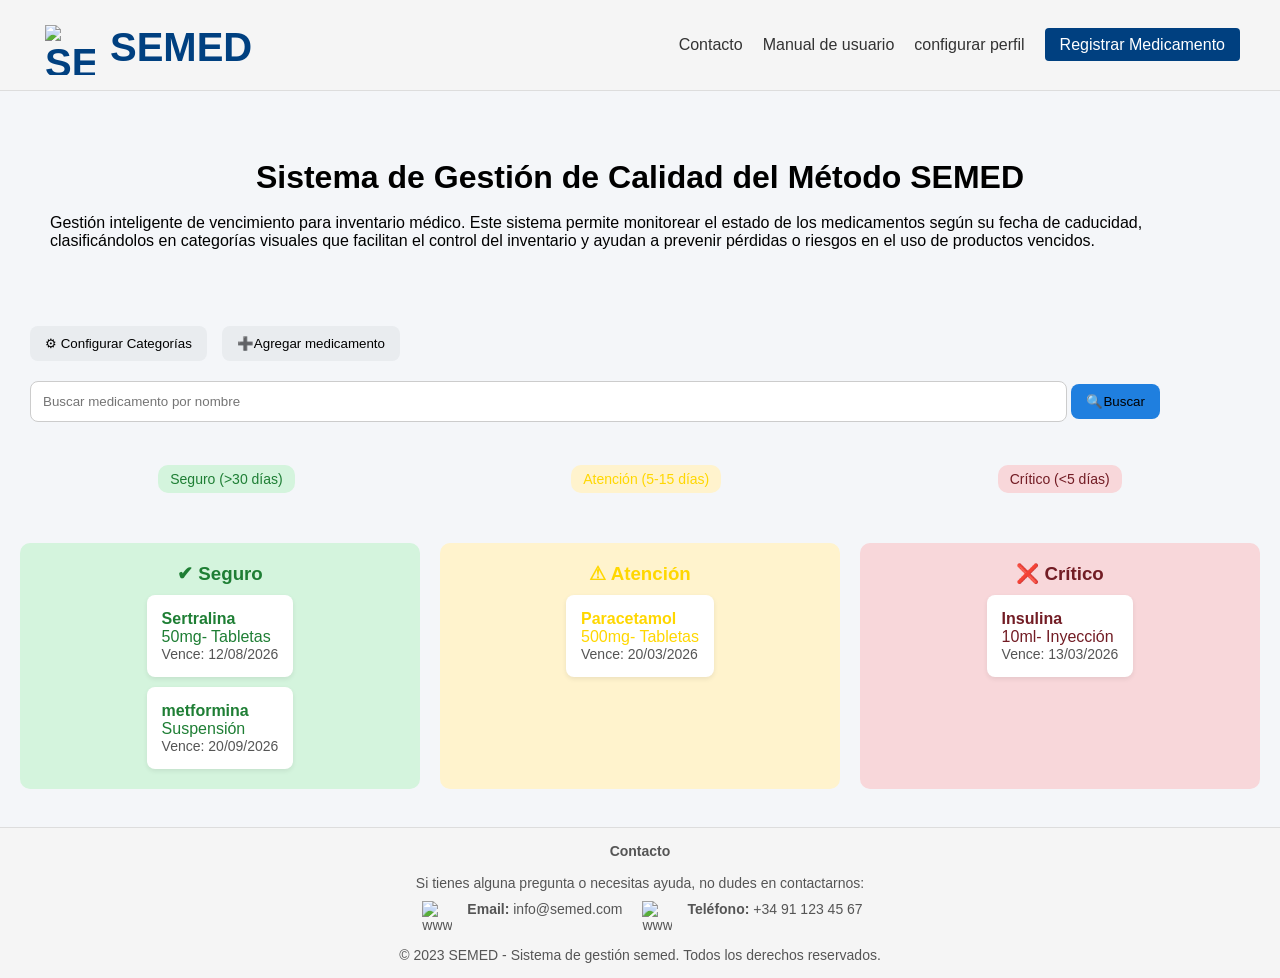
==== templates/dashboard.html @ 480b2330 "Dashboard y actualizaciones" ====
<!DOCTYPE html>
<html lang="es">
  <head>
    <meta charset="UTF-8" />

    <meta name="viewport" content="width=device-width, initial-scale=1.0" />

    <title> SEMED</title>
    <link rel="icon" href="../static/imagenes/contacto/SEMED.png" title="SEMED - Iniciar sesión">

    <link rel="stylesheet" href="../static/dashboard.css" />
  </head>

<body>
 <!-- Barra de navegación -->

    <header>
      
      <div class="logo"> <img src="../static/imagenes/contacto/SEMED.png" alt="SEMED"> SEMED</div>

      <nav>
        <ul>
            <li><a href="#footerbottom">Contacto</a></li>
          <li><a href="https://drive.google.com/file/d/1BuoO2uCHqvHFjIcxs9y2GdlD10MZw9Ed/view?usp=sharing" target="_blank">Manual de usuario</a></li>

          <li><a href="#configurarperfil">configurar perfil</a></li>
          
          <li><a herf="#registrarmed" class="btn-register" >Registrar Medicamento</a></li>

        </ul>
      </nav>
    </header>
    <!-- Contenedor-->
<main class="dashboard">
    <div class="top">
        <div class="semedtext">
   <br>
   <h1>Sistema de Gestión de Calidad del Método SEMED</h1>
   <br>
   <p> Gestión inteligente de vencimiento para inventario médico. Este sistema permite monitorear el estado de los medicamentos según su fecha de caducidad, clasificándolos en categorías visuales que facilitan el control del inventario y ayudan a prevenir pérdidas o riesgos en el uso de productos vencidos.
 </p>
   <br> 
        </div>
</div>
<br>

<div class="acciones">
<button class="btn"> ⚙ Configurar Categorías </button>
<button class="btn pricipal">➕Agregar medicamento</button>
</div>

<div class="busqueda">
<input type="text" placeholder="Buscar medicamento por nombre">
<button class="buscar">🔍Buscar</button>
</div>
<br>

<div class="legend">
    <span class="pill verde"> Seguro (&gt;30 días)</span>
    <span class="pill amarillo"> Atención (5-15 días)</span>
    <span class="pill rojo"> Crítico (&lt;5 días)</span>
</div>


</main>

<section id="bottom">
<div class="kanban">
    <div class="colseguro">
        <h3> ✔ Seguro </h3>
        <div class="card">
            <h4>Sertralina</h4>
            <p>50mg- Tabletas</p>
            <p class="fecha">Vence: 12/08/2026</p>
        </div>
        <div class="card">
            <h4>metformina</h4>
            <p>Suspensión</p>
            <p class="fecha">Vence: 20/09/2026</p>

        </div>

    </div>
    <div class="colatencion">
        <h3>⚠ Atención</h3>
        <div class="card">
            <h4>Paracetamol</h4>
            <p>500mg- Tabletas</p>
            <p class="fecha">Vence: 20/03/2026</p>

        </div>

    </div>
    <div class="colcritico">
        <h3>❌ Crítico</h3>
        <div class="card">
            <h4>Insulina</h4>
            <p>10ml- Inyección</p>
            <p class="fecha">Vence: 13/03/2026</p>
        </div>
    </div>

</div>
</section>


<br>
    <!-- Pie de página -->

    <footer id="footerbottom">
<!--contacto card-->

      <div class="contact-card">
        <h4>Contacto</h4>
<br>
        <p>
          Si tienes alguna pregunta o necesitas ayuda, no dudes en contactarnos:
        </p>

        <ul>
          <img src="../static/imagenes/contacto/chatting_11773689.png" alt="www.freepik.com"><li><strong>Email:</strong> info@semed.com</li>
          <img src="../static/imagenes/contacto/customer-service_12660994.png" alt="www.freepik.com "><li><strong>Teléfono:</strong> +34 91 123 45 67</li>
        </ul>
      </div>
<br>
      <p>
        © 2023 SEMED - Sistema de gestión semed. Todos los derechos reservados.
      </p>
    </footer>
</body>
</html>
---- static/dashboard.css ----
/* Reset básico */

* {
  margin: 0;

  padding: 0;

  box-sizing: border-box;

  font-family: Arial, sans-serif;
}

/* Barra superior */

header {
  display: flex;

  justify-content: space-between;

  align-items: center;

  background-color: #f5f5f5;

  padding: 15px 40px;

  border-bottom: 1px solid #ddd;
}

header .logo {
  font-size: 40px;

  font-weight: bold;

  color: #004080;
 
  list-style: none;

  display: flex;

  justify-content: center;

  gap: 15px;

  margin-top: 10px;
}

header img {
    width: 50px;

  height: 50px;

  margin-left: 5px;
}

header nav ul {
  list-style: none;

  display: flex;

  gap: 20px;
}

header nav ul li a {
  text-decoration: none;

  color: #333;

  font-weight: 500;
}

header nav ul li .btn-register {
  background-color: #004080;

  color: #fff;

  padding: 8px 15px;

  border-radius: 4px;
}

/*contenedor */

body{
  font-family: Arial, sans-serif;
background: #f4f6f9;
margin: 0;

}

.semedtext{
    text-align: center;
    width: 100%;
    padding: 20px;
}
.semedtext p{
    text-align: left;
}

.dashboard{
    padding: 30px;
}

.top{
    display: flex;
    justify-content: space-between;
    align-items: center;
    margin-bottom: 20px;
}

.legend{
    display: flex;
    justify-content: space-around;
    gap: 20px;
    font-size: 20px;
}

.pill{
    padding: 6px 12px;
    border-radius: 10px;
    font-size: 14px;
}
    
/*Colores*/

.verde{
    background: #d4f4dd;
    color: #1e7e34;
}

.amarillo{
    background: #fff3cd;
    color: #ffd700;
}

.rojo{
    background: #f8d7da;
    color: #721c24;
}

/*Botones*/

.acciones{
    display: flex;
    gap: 15px;
    margin-bottom: 20px;
}

.btn{
    padding: 10px 15px;
    border: none;
    border-radius: 8px;
    background: #e9ecef;
    cursor: pointer;
}

.principal{
    background: #2f80ed;
    color: white;
}

/*Buscador*/
.busqueda input{
    flex-grow: 1;
    width: 85%;
    padding: 12px;
    border-radius: 8px;
    border: 1px solid #ccc;
    margin-bottom: 25px;
}
.buscar{
    padding: 10px 15px;
    border: none;   
    border-radius: 8px; 
    background: #1f7fdf;
    cursor: pointer; 

}

/*Kanban-Bottom*/

.bottom{
    display: flex;
    justify-content: space-between;
    border-radius: 8px;
    box-shadow: 0 2px 5px #87acdd12;
    text-align: left;
}

.kanban{
    display:grid;
    grid-template-columns: repeat(3, 1fr);
    gap: 20px;
    padding: 20px;
}

/*Columnas*/
.colcritico{
    display: flex;
    flex-direction: column;
    align-items: center;
    background: #f8d7da;
    color: #721c24;
    padding: 20px;
    border-radius: 10px;
}

.colatencion{
    display: flex;
    flex-direction: column;
    align-items: center;
    background: #fff3cd;
    color: #ffd700;
    padding: 20px;
    border-radius: 10px;
}

.colseguro{
    display: flex;
    flex-direction: column;
    align-items: center;
    background: #d4f4dd;
    color: #1e7e34;
    padding: 20px;
    border-radius: 10px;
}

/*Cards*/
.card{
    background: white;
    padding: 15px;
    text-align: left;
    border-radius: 8px; 
    margin-top: 10px;
    box-shadow: 0 2px 5px rgba(0,0,0,0.08);

}

.fecha{
    font-size: 14px;
    color: #555;
}

/* Pie de página */

footer {
  text-align: center;

  padding: 15px;

  background-color: #f5f5f5;

  font-size: 14px;

  color: #555;

  border-top: 1px solid #ddd;
}
footer img {
  width: 30px;

  height: 30px;

  margin-left: 5px;
}
footer ul{
  list-style: none;

  display: flex;

  justify-content: center;

  gap: 15px;

  margin-top: 10px;
}
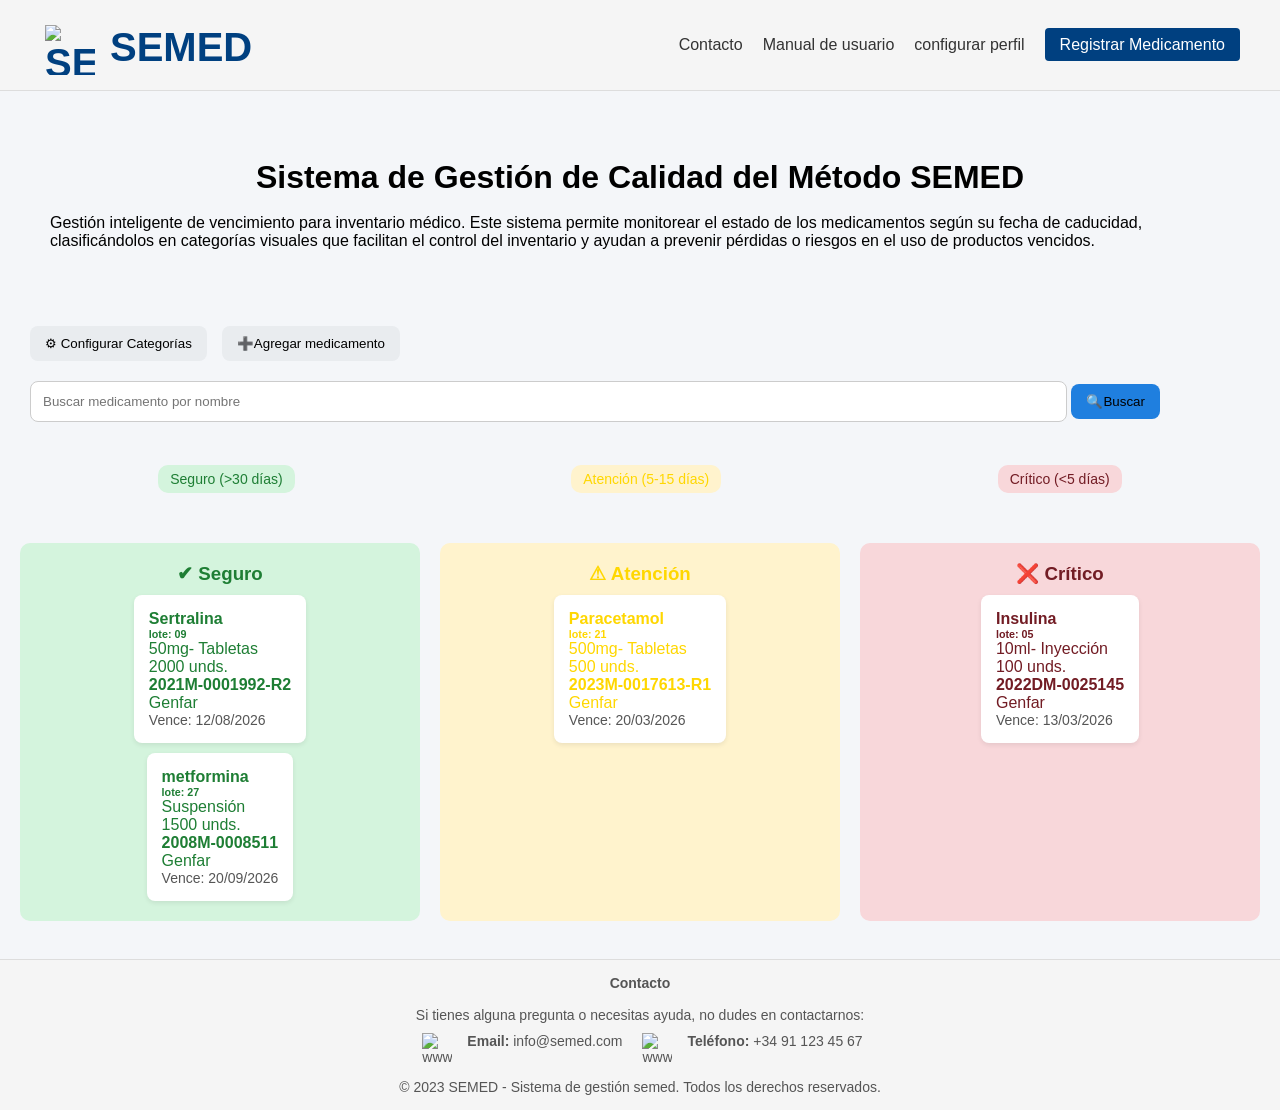
==== commit 7323ec6e: "Registro de medicamento y actualizaciones" ====
--- a/templates/dashboard.html
+++ b/templates/dashboard.html
@@ -25,7 +25,7 @@
 
           <li><a href="#configurarperfil">configurar perfil</a></li>
           
-          <li><a herf="#registrarmed" class="btn-register" >Registrar Medicamento</a></li>
+          <li><a href="../templates/registromedicantos.html" target="_blank" class="btn-register"> Registrar Medicamento </a></li>
 
         </ul>
       </nav>
@@ -69,13 +69,21 @@
     <div class="colseguro">
         <h3> ✔ Seguro </h3>
         <div class="card">
-            <h4>Sertralina</h4>
-            <p>50mg- Tabletas</p>
-            <p class="fecha">Vence: 12/08/2026</p>
+            <h4>Sertralina</h4> <!-- nombre del medicamento-->
+            <h6>lote: 09</h6> <!-- lote -->
+            <p>50mg- Tabletas</p> <!--miligramos y presentación-->
+            <p>2000 unds.</p> <!-- cantidad inventario-->
+            <h4>2021M-0001992-R2</h4> <!--Registro invima-->  
+            <p>Genfar</p> <!-- laboratorio -->
+            <p class="fecha">Vence: 12/08/2026</p> <!-- fecha de vencimiento-->
         </div>
         <div class="card">
             <h4>metformina</h4>
+            <h6>lote: 27</h6> 
             <p>Suspensión</p>
+            <p>1500 unds.</p>
+            <h4>2008M-0008511</h4>
+           <p>Genfar</p> <!-- laboratorio -->
             <p class="fecha">Vence: 20/09/2026</p>
 
         </div>
@@ -85,7 +93,11 @@
         <h3>⚠ Atención</h3>
         <div class="card">
             <h4>Paracetamol</h4>
+            <h6>lote: 21 </h6>
             <p>500mg- Tabletas</p>
+            <p>500 unds.</p>
+            <h4>2023M-0017613-R1 </h4>
+            <p>Genfar</p> <!-- laboratorio -->
             <p class="fecha">Vence: 20/03/2026</p>
 
         </div>
@@ -95,7 +107,11 @@
         <h3>❌ Crítico</h3>
         <div class="card">
             <h4>Insulina</h4>
+            <h6>lote: 05</h6>
             <p>10ml- Inyección</p>
+            <p>100 unds.</p>
+            <h4> 2022DM-0025145 </h4>
+            <p>Genfar</p> <!-- laboratorio -->
             <p class="fecha">Vence: 13/03/2026</p>
         </div>
     </div>
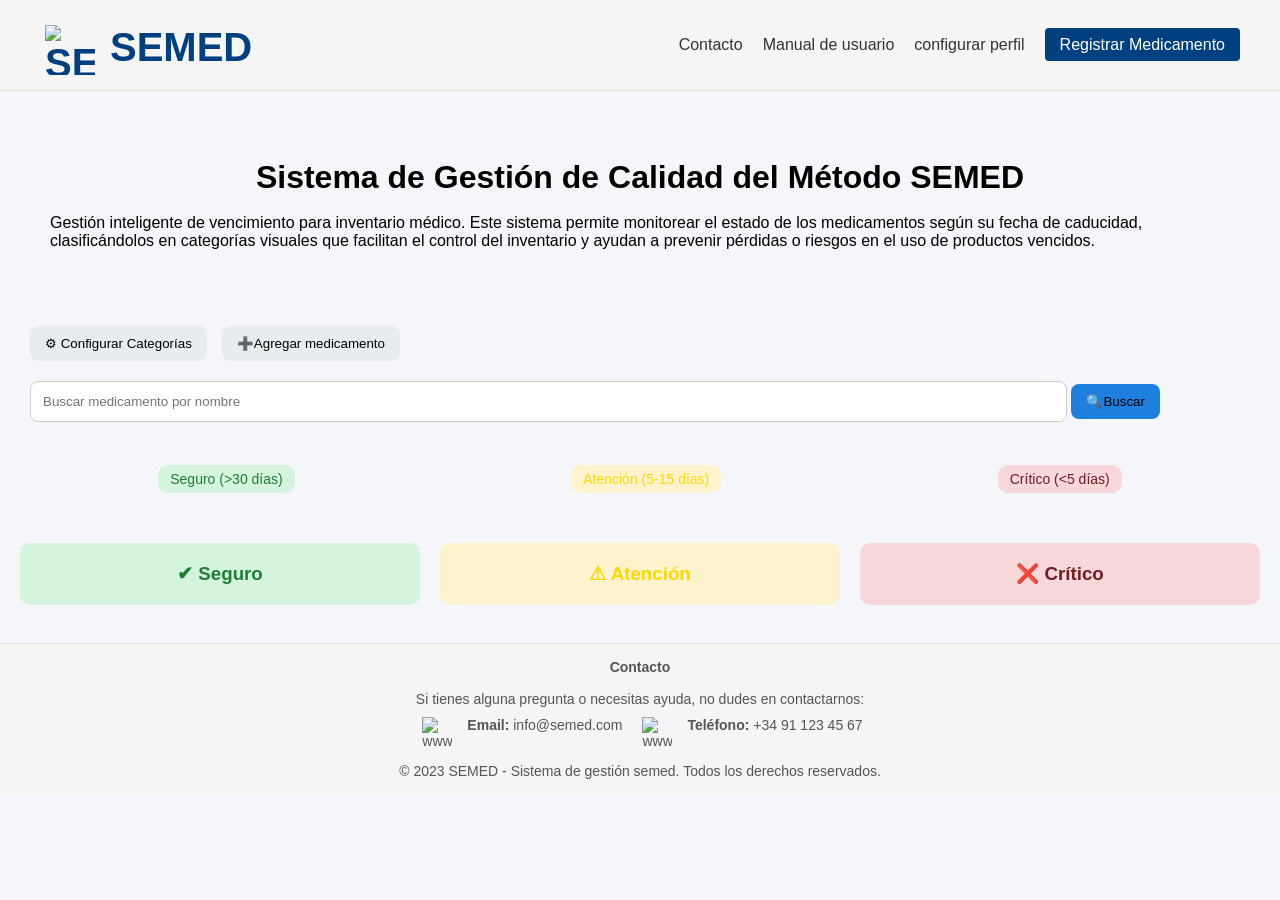
==== commit 06d84e77: "eliminación del atributo _blanck en el registro de medicamentos" ====
--- a/templates/dashboard.html
+++ b/templates/dashboard.html
@@ -1,147 +1,147 @@
-<!DOCTYPE html>
+<!doctype html>
 <html lang="es">
   <head>
     <meta charset="UTF-8" />
 
     <meta name="viewport" content="width=device-width, initial-scale=1.0" />
 
-    <title> SEMED</title>
-    <link rel="icon" href="../static/imagenes/contacto/SEMED.png" title="SEMED - Iniciar sesión">
+    <title>SEMED</title>
+    <link
+      rel="icon"
+      href="../static/imagenes/contacto/SEMED.png"
+      title="SEMED - Iniciar sesión"
+    />
 
     <link rel="stylesheet" href="../static/dashboard.css" />
+    <script type="module" src="../static/js/main.js"></script>
   </head>
 
-<body>
- <!-- Barra de navegación -->
+  <body>
+    <!-- Barra de navegación -->
 
     <header>
-      
-      <div class="logo"> <img src="../static/imagenes/contacto/SEMED.png" alt="SEMED"> SEMED</div>
+      <div class="logo">
+        <img src="../static/imagenes/contacto/SEMED.png" alt="SEMED" /> SEMED
+      </div>
 
       <nav>
         <ul>
-            <li><a href="#footerbottom">Contacto</a></li>
-          <li><a href="https://drive.google.com/file/d/1BuoO2uCHqvHFjIcxs9y2GdlD10MZw9Ed/view?usp=sharing" target="_blank">Manual de usuario</a></li>
+          <li><a href="#footerbottom">Contacto</a></li>
+          <li>
+            <a
+              href="https://drive.google.com/file/d/1BuoO2uCHqvHFjIcxs9y2GdlD10MZw9Ed/view?usp=sharing"
+              target="_blank"
+              >Manual de usuario</a
+            >
+          </li>
 
           <li><a href="#configurarperfil">configurar perfil</a></li>
-          
-          <li><a href="../templates/registromedicantos.html" target="_blank" class="btn-register"> Registrar Medicamento </a></li>
 
+          <li>
+            <a href="../templates/registromedicantos.html" class="btn-register">
+              Registrar Medicamento
+            </a>
+          </li>
         </ul>
       </nav>
     </header>
     <!-- Contenedor-->
-<main class="dashboard">
-    <div class="top">
+    <main class="dashboard">
+      <div class="top">
         <div class="semedtext">
-   <br>
-   <h1>Sistema de Gestión de Calidad del Método SEMED</h1>
-   <br>
-   <p> Gestión inteligente de vencimiento para inventario médico. Este sistema permite monitorear el estado de los medicamentos según su fecha de caducidad, clasificándolos en categorías visuales que facilitan el control del inventario y ayudan a prevenir pérdidas o riesgos en el uso de productos vencidos.
- </p>
-   <br> 
+          <br />
+          <h1>Sistema de Gestión de Calidad del Método SEMED</h1>
+          <br />
+          <p>
+            Gestión inteligente de vencimiento para inventario médico. Este
+            sistema permite monitorear el estado de los medicamentos según su
+            fecha de caducidad, clasificándolos en categorías visuales que
+            facilitan el control del inventario y ayudan a prevenir pérdidas o
+            riesgos en el uso de productos vencidos.
+          </p>
+          <br />
         </div>
-</div>
-<br>
+      </div>
+      <br />
 
-<div class="acciones">
-<button class="btn"> ⚙ Configurar Categorías </button>
-<button class="btn pricipal">➕Agregar medicamento</button>
-</div>
+      <div class="acciones">
+        <button class="btn">⚙ Configurar Categorías</button>
+        <button class="btn pricipal">➕Agregar medicamento</button>
+      </div>
 
-<div class="busqueda">
-<input type="text" placeholder="Buscar medicamento por nombre">
-<button class="buscar">🔍Buscar</button>
-</div>
-<br>
+      <div class="busqueda">
+        <input type="search" placeholder="Buscar medicamento por nombre" />
+        <button class="buscar">🔍Buscar</button>
+      </div>
+      <br />
 
-<div class="legend">
-    <span class="pill verde"> Seguro (&gt;30 días)</span>
-    <span class="pill amarillo"> Atención (5-15 días)</span>
-    <span class="pill rojo"> Crítico (&lt;5 días)</span>
-</div>
+      <div class="legend">
+        <span class="pill verde"> Seguro (&gt;30 días)</span>
+        <span class="pill amarillo"> Atención (5-15 días)</span>
+        <span class="pill rojo"> Crítico (&lt;5 días)</span>
+      </div>
+    </main>
 
+    <section id="bottom">
+      <div class="kanban">
+        <div class="colseguro">
+          <h3>✔ Seguro</h3>
+          <!-- <div class="card" draggable="true"> -->
+          <!-- <h4>Sertralina</h4> -->
+          <!-- nombre del medicamento-->
+          <!-- <h6>lote: 09</h6> -->
+          <!-- lote -->
+          <!-- <p>50mg- Tabletas</p> -->
+          <!--miligramos y presentación-->
+          <!-- <p>2000 unds.</p> -->
+          <!-- cantidad inventario-->
+          <!-- <h4>2021M-0001992-R2</h4> -->
+          <!--Registro invima-->
+          <!-- <p>Genfar</p> -->
+          <!-- laboratorio -->
+          <!-- <p class="fecha">Vence: 12/08/2026</p> -->
+          <!-- fecha de vencimiento-->
+          <!-- </div> -->
+        </div>
+        <div class="colatencion">
+          <h3>⚠ Atención</h3>
+        </div>
+        <div class="colcritico">
+          <h3>❌ Crítico</h3>
+        </div>
+      </div>
+    </section>
 
-</main>
-
-<section id="bottom">
-<div class="kanban">
-    <div class="colseguro">
-        <h3> ✔ Seguro </h3>
-        <div class="card">
-            <h4>Sertralina</h4> <!-- nombre del medicamento-->
-            <h6>lote: 09</h6> <!-- lote -->
-            <p>50mg- Tabletas</p> <!--miligramos y presentación-->
-            <p>2000 unds.</p> <!-- cantidad inventario-->
-            <h4>2021M-0001992-R2</h4> <!--Registro invima-->  
-            <p>Genfar</p> <!-- laboratorio -->
-            <p class="fecha">Vence: 12/08/2026</p> <!-- fecha de vencimiento-->
-        </div>
-        <div class="card">
-            <h4>metformina</h4>
-            <h6>lote: 27</h6> 
-            <p>Suspensión</p>
-            <p>1500 unds.</p>
-            <h4>2008M-0008511</h4>
-           <p>Genfar</p> <!-- laboratorio -->
-            <p class="fecha">Vence: 20/09/2026</p>
-
-        </div>
-
-    </div>
-    <div class="colatencion">
-        <h3>⚠ Atención</h3>
-        <div class="card">
-            <h4>Paracetamol</h4>
-            <h6>lote: 21 </h6>
-            <p>500mg- Tabletas</p>
-            <p>500 unds.</p>
-            <h4>2023M-0017613-R1 </h4>
-            <p>Genfar</p> <!-- laboratorio -->
-            <p class="fecha">Vence: 20/03/2026</p>
-
-        </div>
-
-    </div>
-    <div class="colcritico">
-        <h3>❌ Crítico</h3>
-        <div class="card">
-            <h4>Insulina</h4>
-            <h6>lote: 05</h6>
-            <p>10ml- Inyección</p>
-            <p>100 unds.</p>
-            <h4> 2022DM-0025145 </h4>
-            <p>Genfar</p> <!-- laboratorio -->
-            <p class="fecha">Vence: 13/03/2026</p>
-        </div>
-    </div>
-
-</div>
-</section>
-
-
-<br>
+    <br />
     <!-- Pie de página -->
 
     <footer id="footerbottom">
-<!--contacto card-->
+      <!--contacto card-->
 
       <div class="contact-card">
         <h4>Contacto</h4>
-<br>
+        <br />
         <p>
           Si tienes alguna pregunta o necesitas ayuda, no dudes en contactarnos:
         </p>
 
         <ul>
-          <img src="../static/imagenes/contacto/chatting_11773689.png" alt="www.freepik.com"><li><strong>Email:</strong> info@semed.com</li>
-          <img src="../static/imagenes/contacto/customer-service_12660994.png" alt="www.freepik.com "><li><strong>Teléfono:</strong> +34 91 123 45 67</li>
+          <img
+            src="../static/imagenes/contacto/chatting_11773689.png"
+            alt="www.freepik.com"
+          />
+          <li><strong>Email:</strong> info@semed.com</li>
+          <img
+            src="../static/imagenes/contacto/customer-service_12660994.png"
+            alt="www.freepik.com "
+          />
+          <li><strong>Teléfono:</strong> +34 91 123 45 67</li>
         </ul>
       </div>
-<br>
+      <br />
       <p>
         © 2023 SEMED - Sistema de gestión semed. Todos los derechos reservados.
       </p>
     </footer>
-</body>
-</html>+  </body>
+</html>
--- a/static/dashboard.css
+++ b/static/dashboard.css
@@ -1,151 +1,152 @@
 /* Reset básico */
 
 * {
-  margin: 0;
-
-  padding: 0;
-
-  box-sizing: border-box;
-
-  font-family: Arial, sans-serif;
+    margin: 0;
+
+    padding: 0;
+
+    box-sizing: border-box;
+
+    font-family: Arial, sans-serif;
 }
 
 /* Barra superior */
 
 header {
-  display: flex;
-
-  justify-content: space-between;
-
-  align-items: center;
-
-  background-color: #f5f5f5;
-
-  padding: 15px 40px;
-
-  border-bottom: 1px solid #ddd;
+    display: flex;
+
+    justify-content: space-between;
+
+    align-items: center;
+
+    background-color: #f5f5f5;
+
+    padding: 15px 40px;
+
+    border-bottom: 1px solid #ddd;
 }
 
 header .logo {
-  font-size: 40px;
-
-  font-weight: bold;
-
-  color: #004080;
- 
-  list-style: none;
-
-  display: flex;
-
-  justify-content: center;
-
-  gap: 15px;
-
-  margin-top: 10px;
+    font-size: 40px;
+
+    font-weight: bold;
+
+    color: #004080;
+
+    list-style: none;
+
+    display: flex;
+
+    justify-content: center;
+
+    gap: 15px;
+
+    margin-top: 10px;
 }
 
 header img {
     width: 50px;
 
-  height: 50px;
-
-  margin-left: 5px;
+    height: 50px;
+
+    margin-left: 5px;
 }
 
 header nav ul {
-  list-style: none;
-
-  display: flex;
-
-  gap: 20px;
+    list-style: none;
+
+    display: flex;
+
+    gap: 20px;
 }
 
 header nav ul li a {
-  text-decoration: none;
-
-  color: #333;
-
-  font-weight: 500;
+    text-decoration: none;
+
+    color: #333;
+
+    font-weight: 500;
 }
 
 header nav ul li .btn-register {
-  background-color: #004080;
-
-  color: #fff;
-
-  padding: 8px 15px;
-
-  border-radius: 4px;
+    background-color: #004080;
+
+    color: #fff;
+
+    padding: 8px 15px;
+
+    border-radius: 4px;
 }
 
 /*contenedor */
 
-body{
-  font-family: Arial, sans-serif;
-background: #f4f6f9;
-margin: 0;
-
-}
-
-.semedtext{
+body {
+    font-family: Arial, sans-serif;
+    background: #f4f6f9;
+    margin: 0;
+
+}
+
+.semedtext {
     text-align: center;
     width: 100%;
     padding: 20px;
 }
-.semedtext p{
+
+.semedtext p {
     text-align: left;
 }
 
-.dashboard{
+.dashboard {
     padding: 30px;
 }
 
-.top{
+.top {
     display: flex;
     justify-content: space-between;
     align-items: center;
     margin-bottom: 20px;
 }
 
-.legend{
+.legend {
     display: flex;
     justify-content: space-around;
     gap: 20px;
     font-size: 20px;
 }
 
-.pill{
+.pill {
     padding: 6px 12px;
     border-radius: 10px;
     font-size: 14px;
 }
-    
+
 /*Colores*/
 
-.verde{
+.verde {
     background: #d4f4dd;
     color: #1e7e34;
 }
 
-.amarillo{
+.amarillo {
     background: #fff3cd;
     color: #ffd700;
 }
 
-.rojo{
+.rojo {
     background: #f8d7da;
     color: #721c24;
 }
 
 /*Botones*/
 
-.acciones{
+.acciones {
     display: flex;
     gap: 15px;
     margin-bottom: 20px;
 }
 
-.btn{
+.btn {
     padding: 10px 15px;
     border: none;
     border-radius: 8px;
@@ -153,13 +154,13 @@
     cursor: pointer;
 }
 
-.principal{
+.principal {
     background: #2f80ed;
     color: white;
 }
 
 /*Buscador*/
-.busqueda input{
+.busqueda input {
     flex-grow: 1;
     width: 85%;
     padding: 12px;
@@ -167,18 +168,19 @@
     border: 1px solid #ccc;
     margin-bottom: 25px;
 }
-.buscar{
+
+.buscar {
     padding: 10px 15px;
-    border: none;   
-    border-radius: 8px; 
+    border: none;
+    border-radius: 8px;
     background: #1f7fdf;
-    cursor: pointer; 
+    cursor: pointer;
 
 }
 
 /*Kanban-Bottom*/
 
-.bottom{
+.bottom {
     display: flex;
     justify-content: space-between;
     border-radius: 8px;
@@ -186,15 +188,15 @@
     text-align: left;
 }
 
-.kanban{
-    display:grid;
+.kanban {
+    display: grid;
     grid-template-columns: repeat(3, 1fr);
     gap: 20px;
     padding: 20px;
 }
 
 /*Columnas*/
-.colcritico{
+.colcritico {
     display: flex;
     flex-direction: column;
     align-items: center;
@@ -204,7 +206,7 @@
     border-radius: 10px;
 }
 
-.colatencion{
+.colatencion {
     display: flex;
     flex-direction: column;
     align-items: center;
@@ -214,7 +216,7 @@
     border-radius: 10px;
 }
 
-.colseguro{
+.colseguro {
     display: flex;
     flex-direction: column;
     align-items: center;
@@ -225,17 +227,17 @@
 }
 
 /*Cards*/
-.card{
+.card {
     background: white;
     padding: 15px;
     text-align: left;
-    border-radius: 8px; 
+    border-radius: 8px;
     margin-top: 10px;
-    box-shadow: 0 2px 5px rgba(0,0,0,0.08);
-
-}
-
-.fecha{
+    box-shadow: 0 2px 5px rgba(0, 0, 0, 0.08);
+
+}
+
+.fecha {
     font-size: 14px;
     color: #555;
 }
@@ -243,33 +245,35 @@
 /* Pie de página */
 
 footer {
-  text-align: center;
-
-  padding: 15px;
-
-  background-color: #f5f5f5;
-
-  font-size: 14px;
-
-  color: #555;
-
-  border-top: 1px solid #ddd;
-}
+    text-align: center;
+
+    padding: 15px;
+
+    background-color: #f5f5f5;
+
+    font-size: 14px;
+
+    color: #555;
+
+    border-top: 1px solid #ddd;
+}
+
 footer img {
-  width: 30px;
-
-  height: 30px;
-
-  margin-left: 5px;
-}
-footer ul{
-  list-style: none;
-
-  display: flex;
-
-  justify-content: center;
-
-  gap: 15px;
-
-  margin-top: 10px;
-}
+    width: 30px;
+
+    height: 30px;
+
+    margin-left: 5px;
+}
+
+footer ul {
+    list-style: none;
+
+    display: flex;
+
+    justify-content: center;
+
+    gap: 15px;
+
+    margin-top: 10px;
+}
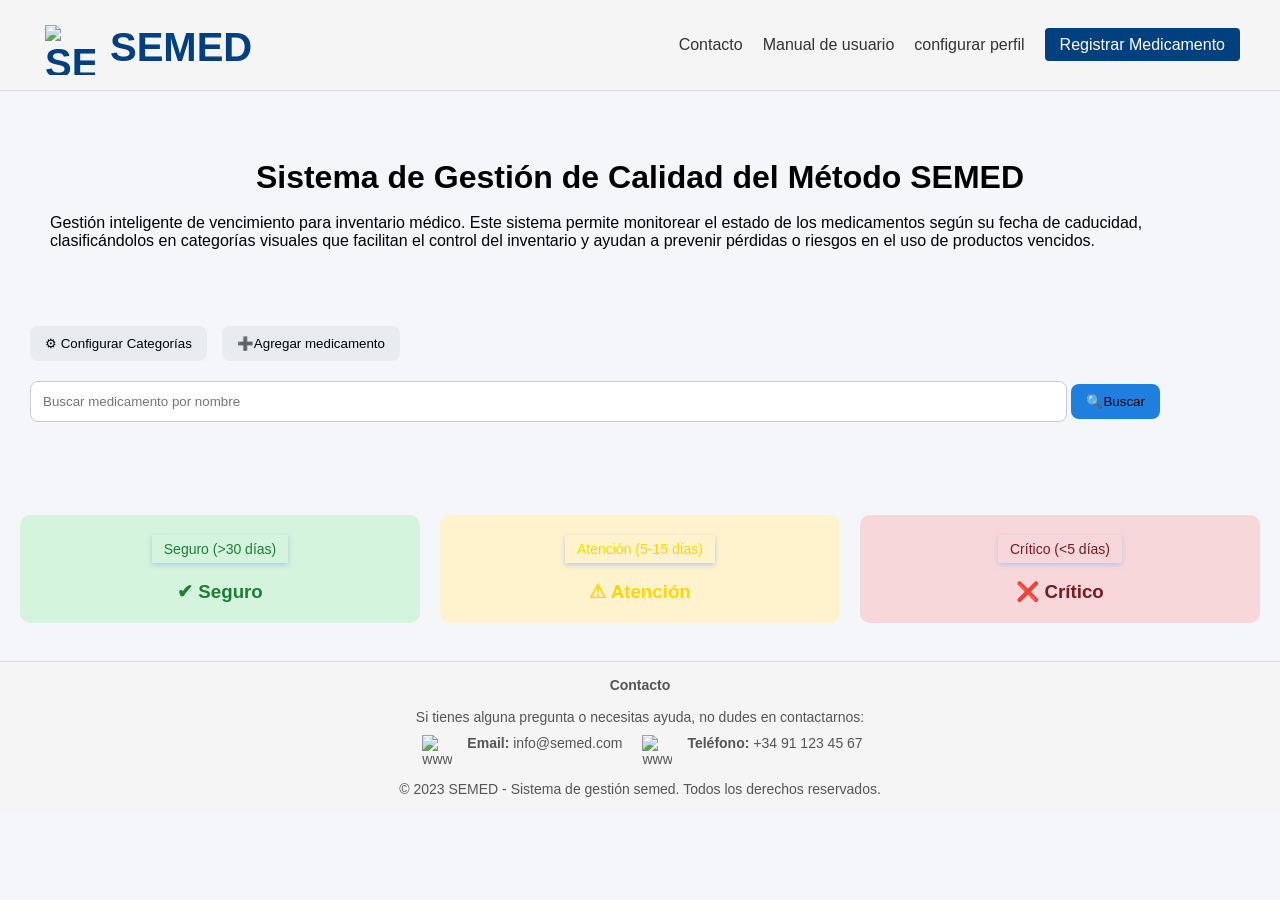
==== commit a45465d0: "Merge branch 'main' into confiperfil" ====
--- a/templates/dashboard.html
+++ b/templates/dashboard.html
@@ -35,7 +35,7 @@
             >
           </li>
 
-          <li><a href="#configurarperfil">configurar perfil</a></li>
+          <li><a href="../templates/perfil.html">configurar perfil</a></li>
 
           <li>
             <a href="../templates/registromedicantos.html" class="btn-register">
@@ -75,16 +75,16 @@
       </div>
       <br />
 
-      <div class="legend">
-        <span class="pill verde"> Seguro (&gt;30 días)</span>
-        <span class="pill amarillo"> Atención (5-15 días)</span>
-        <span class="pill rojo"> Crítico (&lt;5 días)</span>
-      </div>
     </main>
 
     <section id="bottom">
       <div class="kanban">
         <div class="colseguro">
+                <div class="legend">
+                  <span class="pill verde"> Seguro (&gt;30 días)</span>
+                </div>
+    <br />
+
           <h3>✔ Seguro</h3>
           <!-- <div class="card" draggable="true"> -->
           <!-- <h4>Sertralina</h4> -->
@@ -104,9 +104,17 @@
           <!-- </div> -->
         </div>
         <div class="colatencion">
+                <div class="legend">
+                  <span class="pill amarillo"> Atención (5-15 días)</span>
+                </div>
+    <br />
           <h3>⚠ Atención</h3>
         </div>
         <div class="colcritico">
+                <div class="legend">
+                  <span class="pill rojo"> Crítico (&lt;5 días)</span>
+                </div>
+    <br />
           <h3>❌ Crítico</h3>
         </div>
       </div>
--- a/static/dashboard.css
+++ b/static/dashboard.css
@@ -108,12 +108,7 @@
     margin-bottom: 20px;
 }
 
-.legend {
-    display: flex;
-    justify-content: space-around;
-    gap: 20px;
-    font-size: 20px;
-}
+
 
 .pill {
     padding: 6px 12px;
@@ -180,6 +175,14 @@
 
 /*Kanban-Bottom*/
 
+.legend {
+    display: flex;
+    justify-content: space-around;
+    box-shadow: 0 2px 5px #a9c2e6d0;
+    gap: 20px;
+    font-size: 20px;
+}
+
 .bottom {
     display: flex;
     justify-content: space-between;
